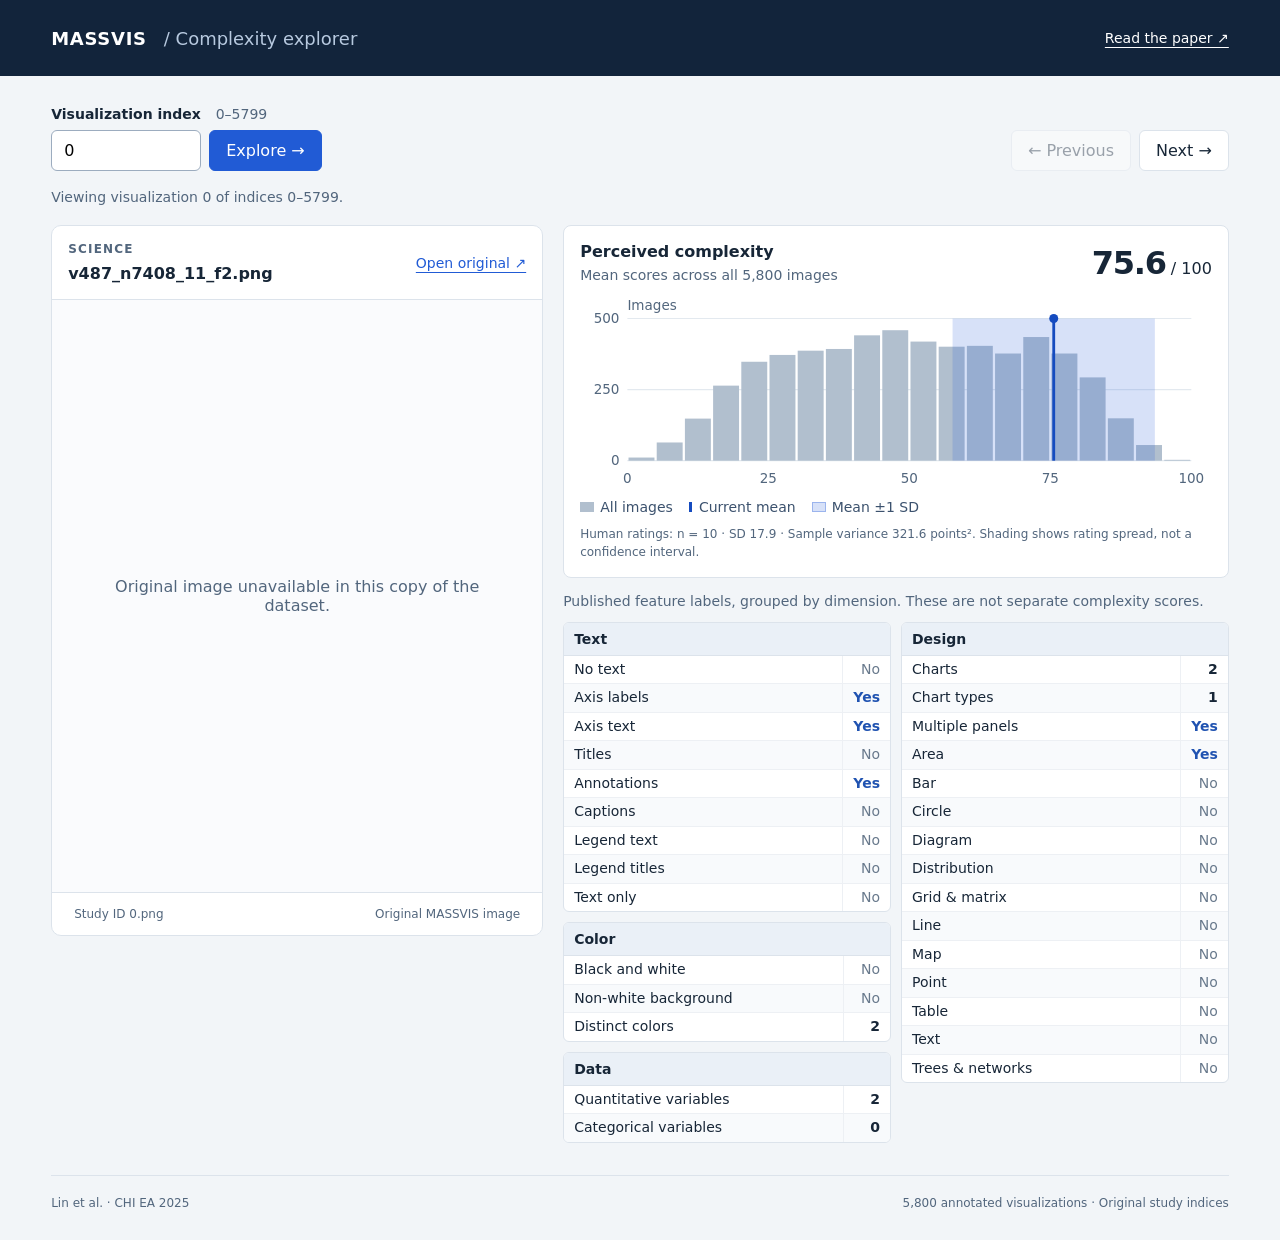
==== visualizer/index.html @ c937b477 "tribe and visualizer" ====
<!doctype html>
<html lang="en">
<head>
  <meta charset="utf-8">
  <meta name="viewport" content="width=device-width, initial-scale=1">
  <meta name="description" content="Explore original MASSVIS images and published visual complexity annotations.">
  <title>MASSVIS · Complexity explorer</title>
  <link rel="stylesheet" href="style.css">
  <script src="app.js" defer></script>
</head>
<body>
  <header><a class="brand" href="./">MASSVIS <span>/ Complexity explorer</span></a><a href="https://kylierlin.github.io/src/files/lin-chi-lbw-2025.pdf" target="_blank" rel="noreferrer">Read the paper ↗</a></header>
  <main>
    <div class="toolbar">
      <form id="lookup"><label for="index">Visualization index <span>0–5799</span></label><div class="controls"><input id="index" name="index" type="number" min="0" max="5799" step="1" value="0" required><button type="submit">Explore →</button></div></form>
      <nav aria-label="Visualizations"><button id="previous" type="button">← Previous</button><button id="next" type="button">Next →</button></nav>
    </div>
    <p id="status" role="status" aria-live="polite">Loading annotations…</p>
    <div id="workspace" hidden>
      <section class="image-panel" aria-labelledby="image-title">
        <div class="image-heading"><div><p class="eyebrow" id="category"></p><h1 id="image-title"></h1></div><a id="original" target="_blank" rel="noreferrer">Open original ↗</a></div>
        <div class="image-stage"><img id="image" alt=""><p id="image-error" hidden>Original image unavailable in this copy of the dataset.</p></div>
        <div class="image-footer"><span id="image-id"></span><span id="match"></span></div>
      </section>
      <aside aria-label="Complexity and feature labels">
        <section class="score-panel" aria-labelledby="complexity-title">
          <div class="score-heading"><div><h2 id="complexity-title">Perceived complexity</h2><span class="score-subtitle">Mean scores across all 5,800 images</span></div><div><strong id="score"></strong><span> / 100</span></div></div>
          <svg id="histogram" viewBox="0 0 560 180" role="group" aria-label="Distribution of mean complexity scores; select a bar to open the visualization with mean closest to its bin midpoint"></svg>
          <div class="chart-legend"><span><i class="legend-bars"></i>All images</span><span><i class="legend-line"></i>Current mean</span><span><i class="legend-shade"></i>Mean ±1 SD</span></div>
          <p id="rating-spread"></p>
        </section>
        <p class="dimension-note">Published feature labels, grouped by dimension. These are not separate complexity scores.</p>
        <div id="dimensions"></div>
      </aside>
    </div>
    <footer>Lin et al. · CHI EA 2025 <span>5,800 annotated visualizations · Original study indices</span></footer>
  </main>
</body>
</html>
---- visualizer/style.css ----
:root {color-scheme: light; font-family: system-ui, -apple-system, BlinkMacSystemFont, "Segoe UI", sans-serif; color: #172637; background: #f2f5f8; font-size: 16px; --line: #dce3eb; --blue: #215bd5;}
* {box-sizing: border-box} body {margin: 0} [hidden] {display: none !important} a {color: var(--blue); text-underline-offset: 4px} button,input {font: inherit} button,a,input {touch-action: manipulation} button {cursor: pointer; border: 1px solid var(--line); border-radius: 6px; padding: 10px 16px; background: white; color: #172637} button:hover {background: #eaf0fc} button:disabled {opacity: .4; cursor: default} :focus-visible {outline: 3px solid #7c9ffa; outline-offset: 3px}
header {background: #12243b; color: white; min-height: 76px; display: flex; gap: 24px; align-items: center; justify-content: space-between; padding: 20px 4vw} header a {color: white; font-size: .875rem} .brand {font-size: 1.125rem; font-weight: 750; text-decoration: none; letter-spacing: .04em} .brand span {font-weight: 400; color: #b7c9df; letter-spacing: 0; margin-left: 10px}
main {max-width: 1700px; padding: 30px 4vw; margin: auto} .toolbar {display: flex; align-items: end; justify-content: space-between; gap: 20px} label {display: block; font-weight: 650; margin-bottom: 8px; font-size: .875rem} label span {color: #52667d; font-weight: 400; margin-left: 10px} .controls,nav {display: flex; gap: 8px} input {width: 150px; min-width: 0; border: 1px solid #9cacbf; padding: 10px 12px; border-radius: 6px; background: white} .controls button {background: var(--blue); color: white; border-color: var(--blue)} #status {font-size: .875rem; color: #52667d; min-height: 1.3em; margin: 18px 0}
#workspace {display: grid; grid-template-columns: minmax(0, .85fr) minmax(0, 1.15fr); gap: 20px; align-items: start} .image-panel {border: 1px solid var(--line); border-radius: 10px; overflow: hidden; background: white; position: sticky; top: 20px} .image-heading {padding: 16px; display: flex; gap: 16px; align-items: center; justify-content: space-between} .eyebrow {text-transform: uppercase; font-size: .75rem; font-weight: 700; letter-spacing: .1em; margin: 0 0 8px; color: #52667d} h1 {font-size: 1rem; margin: 0; font-weight: 600; overflow-wrap: anywhere} .image-heading a {font-size: .875rem; flex-shrink: 0} .image-stage {min-height: 400px; height: min(66vh, 850px); display: flex; align-items: center; justify-content: center; padding: 12px; border-block: 1px solid var(--line); background: #fafbfd} #image {width: 100%; height: 100%; object-fit: contain} #image-error {text-align: center; padding: 24px; color: #52667d} .image-footer {padding: 14px 22px; display: flex; justify-content: space-between; gap: 12px; font-size: .75rem; color: #52667d}
aside {min-width: 0}
.score-panel {border-radius: 8px; background: white; padding: 16px; border: 1px solid var(--line)}
.score-heading {display: flex; align-items: center; justify-content: space-between; gap: 12px}
.score-heading h2 {font-size: 1rem; margin: 0 0 4px; padding: 0; border: 0}
.score-heading strong {font-size: 2rem; letter-spacing: -.04em; font-variant-numeric: tabular-nums}
.score-subtitle {font-size: .875rem; color: #52667d}
#histogram {display: block; width: 100%; height: auto; margin-top: 12px; overflow: visible}
.hist-grid {stroke: #e3e9ef; stroke-width: 1}
.hist-label {fill: #52667d; font: 12px system-ui, sans-serif}
.hist-bar {fill: #b1bfce}
.hist-bar[role="button"] {cursor: pointer; transition: fill .12s ease}
.hist-bar[role="button"]:hover,.hist-bar[role="button"]:focus-visible {fill: #8c9daf}
.hist-shade,.hist-mean,.hist-dot {pointer-events: none}
.hist-shade {fill: #215bd5; fill-opacity: .18}
.hist-mean {stroke: #154bbf; stroke-width: 2.5}
.hist-dot {fill: #154bbf}
.chart-legend {display: flex; flex-wrap: wrap; gap: 8px 16px; font-size: .875rem; color: #3c526e}
.chart-legend span {display: inline-flex; align-items: center; gap: 6px}
.chart-legend i {display: inline-block; width: 14px; height: 10px}
.legend-bars {background: #b1bfce}.legend-line {border-left: 3px solid #154bbf; width: 4px !important}.legend-shade {background: #215bd52e; border: 1px solid #215bd555}
#rating-spread {font-size: .75rem; color: #52667d; line-height: 1.5; margin: 10px 0 0}
.dimension-note {font-size: .875rem; line-height: 1.4; color: #52667d; margin: 14px 0 10px}
#dimensions {display: grid; grid-template-columns: repeat(2, minmax(0, 1fr)); gap: 10px; align-items: start}
.dimension {border: 1px solid var(--line); background: white; border-radius: 6px; overflow: hidden}
.dimension:nth-child(4) {grid-column: 2; grid-row: 1 / 4}
.dimension h2 {font-size: .875rem; margin: 0; padding: 8px 10px; background: #eaf0f7; border-bottom: 1px solid var(--line)}
.dimension table {width: 100%; border-collapse: collapse; font-size: .875rem}
.dimension th,.dimension td {padding: 5px 10px; border-bottom: 1px solid #edf0f4; line-height: 1.25}
.dimension th {text-align: left; font-weight: 400}
.dimension td {text-align: right; font-weight: 650; border-left: 1px solid #edf0f4; font-variant-numeric: tabular-nums; width: 46px}
.dimension tr:nth-child(even) {background: #f8fafc}
.dimension tr:last-child>* {border-bottom: 0}
.yes {color: #2053b1}.dimension .no {color: #68798c; font-weight: 400}
footer {border-top: 1px solid var(--line); margin-top: 32px; padding-top: 20px; font-size: .75rem; color: #52667d; display: flex; justify-content: space-between; gap: 20px}
@media(max-width: 950px) {#workspace {grid-template-columns: minmax(0, .8fr) minmax(0, 1.2fr)} .image-heading {align-items: start; flex-direction: column} .image-stage {min-height: 280px}}
@media(max-width: 720px) {header {align-items: start} .brand span {display: block; margin: 5px 0 0; font-size: .875rem} main {padding: 24px 16px} .toolbar {align-items: start; flex-wrap: wrap} #workspace {grid-template-columns: 1fr} .image-panel {position: static} .image-stage {height: 55vh; min-height: 250px} footer {flex-direction: column; gap: 8px} .image-footer {flex-wrap: wrap}}

@media(max-width: 1100px) and (min-width: 721px) {#dimensions {grid-template-columns: 1fr} .dimension:nth-child(4) {grid-column: auto; grid-row: auto}}
@media(max-width: 420px) {#dimensions {grid-template-columns: 1fr} .dimension:nth-child(4) {grid-column: auto; grid-row: auto} .score-heading {flex-wrap: wrap}}
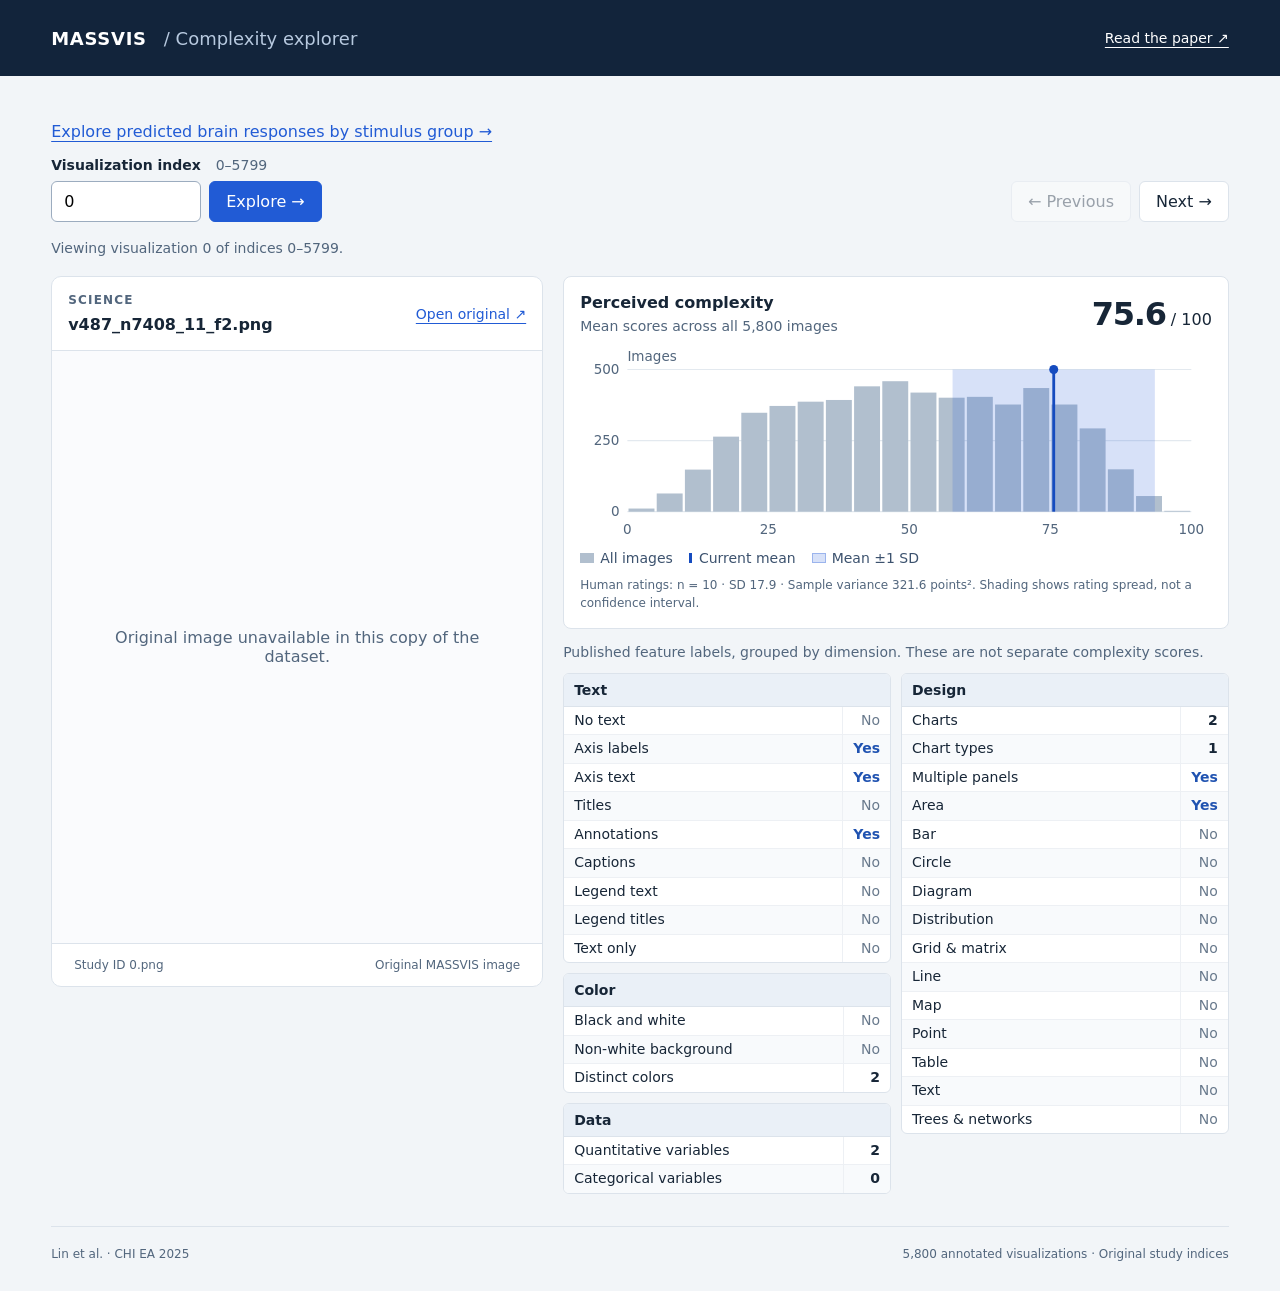
==== commit 2dd096f9: "extending to sampling and grouping" ====
--- a/visualizer/index.html
+++ b/visualizer/index.html
@@ -11,6 +11,7 @@
 <body>
   <header><a class="brand" href="./">MASSVIS <span>/ Complexity explorer</span></a><a href="https://kylierlin.github.io/src/files/lin-chi-lbw-2025.pdf" target="_blank" rel="noreferrer">Read the paper ↗</a></header>
   <main>
+    <p><a href="brain.html">Explore predicted brain responses by stimulus group →</a></p>
     <div class="toolbar">
       <form id="lookup"><label for="index">Visualization index <span>0–5799</span></label><div class="controls"><input id="index" name="index" type="number" min="0" max="5799" step="1" value="0" required><button type="submit">Explore →</button></div></form>
       <nav aria-label="Visualizations"><button id="previous" type="button">← Previous</button><button id="next" type="button">Next →</button></nav>
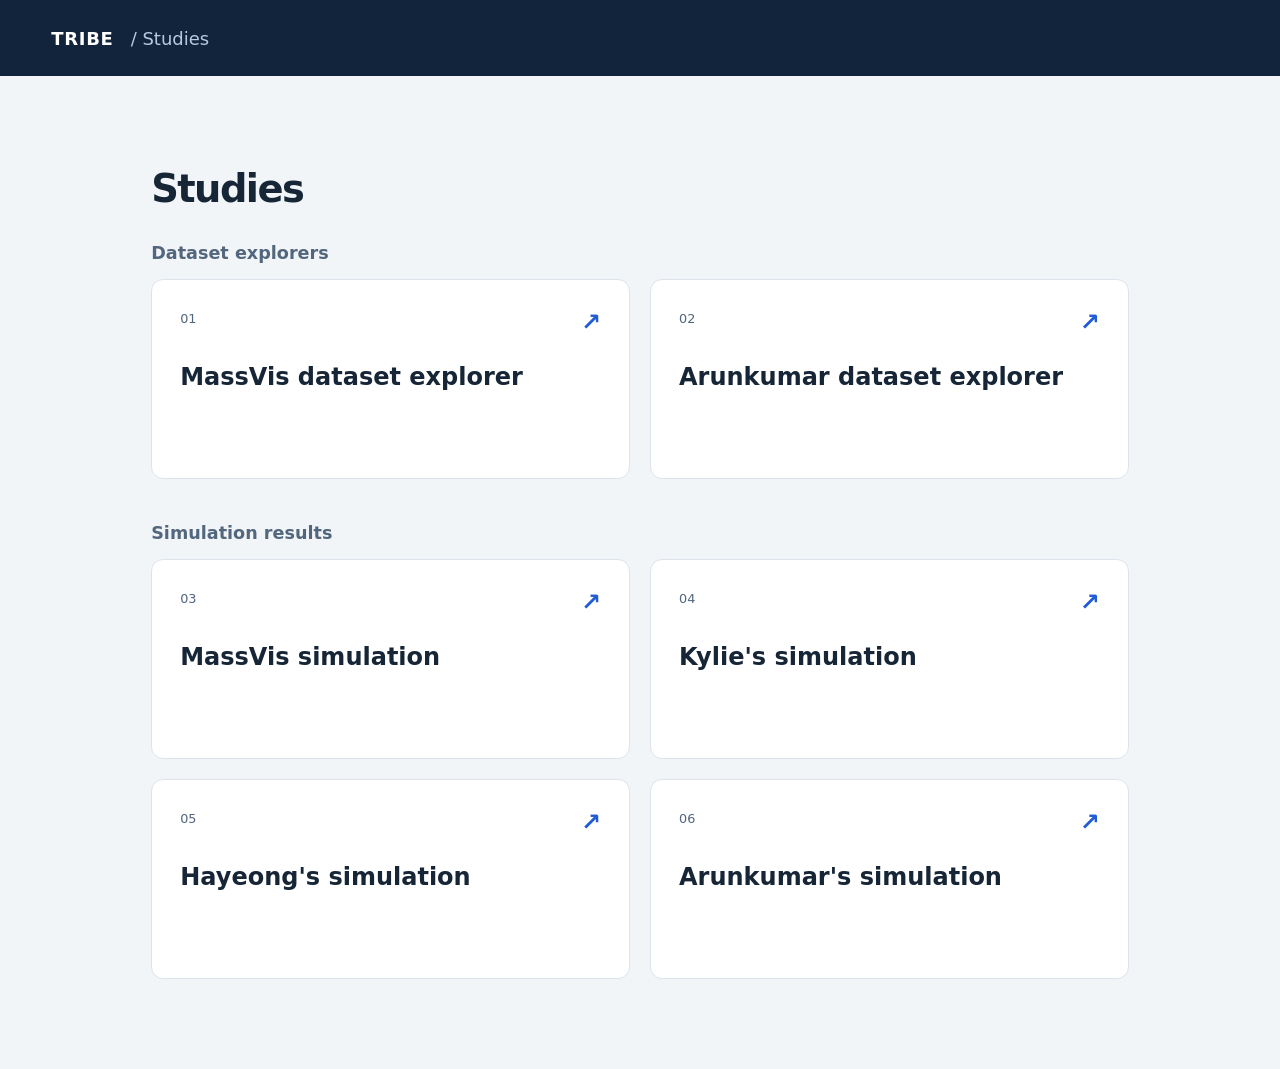
==== commit 31b16648: "add new datasets" ====
--- a/visualizer/index.html
+++ b/visualizer/index.html
@@ -3,38 +3,31 @@
 <head>
   <meta charset="utf-8">
   <meta name="viewport" content="width=device-width, initial-scale=1">
-  <meta name="description" content="Explore original MASSVIS images and published visual complexity annotations.">
-  <title>MASSVIS · Complexity explorer</title>
+  <title>TRIBE · Studies</title>
   <link rel="stylesheet" href="style.css">
-  <script src="app.js" defer></script>
+  <link rel="stylesheet" href="home.css">
 </head>
 <body>
-  <header><a class="brand" href="./">MASSVIS <span>/ Complexity explorer</span></a><a href="https://kylierlin.github.io/src/files/lin-chi-lbw-2025.pdf" target="_blank" rel="noreferrer">Read the paper ↗</a></header>
-  <main>
-    <p><a href="brain.html">Explore predicted brain responses by stimulus group →</a></p>
-    <div class="toolbar">
-      <form id="lookup"><label for="index">Visualization index <span>0–5799</span></label><div class="controls"><input id="index" name="index" type="number" min="0" max="5799" step="1" value="0" required><button type="submit">Explore →</button></div></form>
-      <nav aria-label="Visualizations"><button id="previous" type="button">← Previous</button><button id="next" type="button">Next →</button></nav>
-    </div>
-    <p id="status" role="status" aria-live="polite">Loading annotations…</p>
-    <div id="workspace" hidden>
-      <section class="image-panel" aria-labelledby="image-title">
-        <div class="image-heading"><div><p class="eyebrow" id="category"></p><h1 id="image-title"></h1></div><a id="original" target="_blank" rel="noreferrer">Open original ↗</a></div>
-        <div class="image-stage"><img id="image" alt=""><p id="image-error" hidden>Original image unavailable in this copy of the dataset.</p></div>
-        <div class="image-footer"><span id="image-id"></span><span id="match"></span></div>
-      </section>
-      <aside aria-label="Complexity and feature labels">
-        <section class="score-panel" aria-labelledby="complexity-title">
-          <div class="score-heading"><div><h2 id="complexity-title">Perceived complexity</h2><span class="score-subtitle">Mean scores across all 5,800 images</span></div><div><strong id="score"></strong><span> / 100</span></div></div>
-          <svg id="histogram" viewBox="0 0 560 180" role="group" aria-label="Distribution of mean complexity scores; select a bar to open the visualization with mean closest to its bin midpoint"></svg>
-          <div class="chart-legend"><span><i class="legend-bars"></i>All images</span><span><i class="legend-line"></i>Current mean</span><span><i class="legend-shade"></i>Mean ±1 SD</span></div>
-          <p id="rating-spread"></p>
-        </section>
-        <p class="dimension-note">Published feature labels, grouped by dimension. These are not separate complexity scores.</p>
-        <div id="dimensions"></div>
-      </aside>
-    </div>
-    <footer>Lin et al. · CHI EA 2025 <span>5,800 annotated visualizations · Original study indices</span></footer>
+  <header><a class="brand" href="./">TRIBE <span>/ Studies</span></a></header>
+  <main class="home">
+    <h1>Studies</h1>
+    <section class="home-section" aria-labelledby="explorers-title">
+      <h2 id="explorers-title">Dataset explorers</h2>
+      <nav class="home-grid" aria-label="Dataset explorers">
+        <a href="data.html"><span>01</span><h3>MassVis dataset explorer</h3><b aria-hidden="true">↗</b></a>
+        <a href="arunkumar.html"><span>02</span><h3>Arunkumar dataset explorer</h3><b aria-hidden="true">↗</b></a>
+      </nav>
+    </section>
+    <section class="home-section" aria-labelledby="simulations-title">
+      <h2 id="simulations-title">Simulation results</h2>
+      <nav class="home-grid" aria-label="Simulation results">
+        <a href="brain.html?dataset=massvis_sample"><span>03</span><h3>MassVis simulation</h3><b aria-hidden="true">↗</b></a>
+        <a href="brain.html?dataset=kylie"><span>04</span><h3>Kylie's simulation</h3><b aria-hidden="true">↗</b></a>
+        <a href="brain.html?dataset=hayeong"><span>05</span><h3>Hayeong's simulation</h3><b aria-hidden="true">↗</b></a>
+        <a href="brain.html?dataset=arunkumar"><span>06</span><h3>Arunkumar's simulation</h3><b aria-hidden="true">↗</b></a>
+      </nav>
+    </section>
   </main>
+  <script>if (new URLSearchParams(location.search).has('index')) location.replace('data.html' + location.search);</script>
 </body>
 </html>
--- a/visualizer/home.css
+++ b/visualizer/home.css
@@ -0,0 +1,9 @@
+.home {max-width:1080px;margin:60px auto}
+.home h1 {font-size:2.4rem;letter-spacing:-.04em;margin-bottom:32px}
+.home-section + .home-section {margin-top:44px}
+.home-section > h2 {font-size:1.1rem;margin:0 0 16px;color:#52667d}
+.home-grid {display:grid;grid-template-columns:repeat(2,minmax(0,1fr));gap:20px}
+.home-grid a {position:relative;min-height:200px;border:1px solid var(--line);border-radius:12px;padding:28px;background:white;text-decoration:none;color:#172637;transition:border-color .15s,transform .15s}
+.home-grid a:hover {border-color:#215bd5;transform:translateY(-2px)}
+.home-grid span {font-size:.8rem;color:#52667d}.home-grid h3 {font-size:1.5rem;margin-top:36px}.home-grid b {position:absolute;right:28px;top:28px;font-size:1.5rem;color:#215bd5}
+@media(max-width:640px) {.home {margin:20px auto}.home-grid {grid-template-columns:1fr}.home-grid a {min-height:160px}}
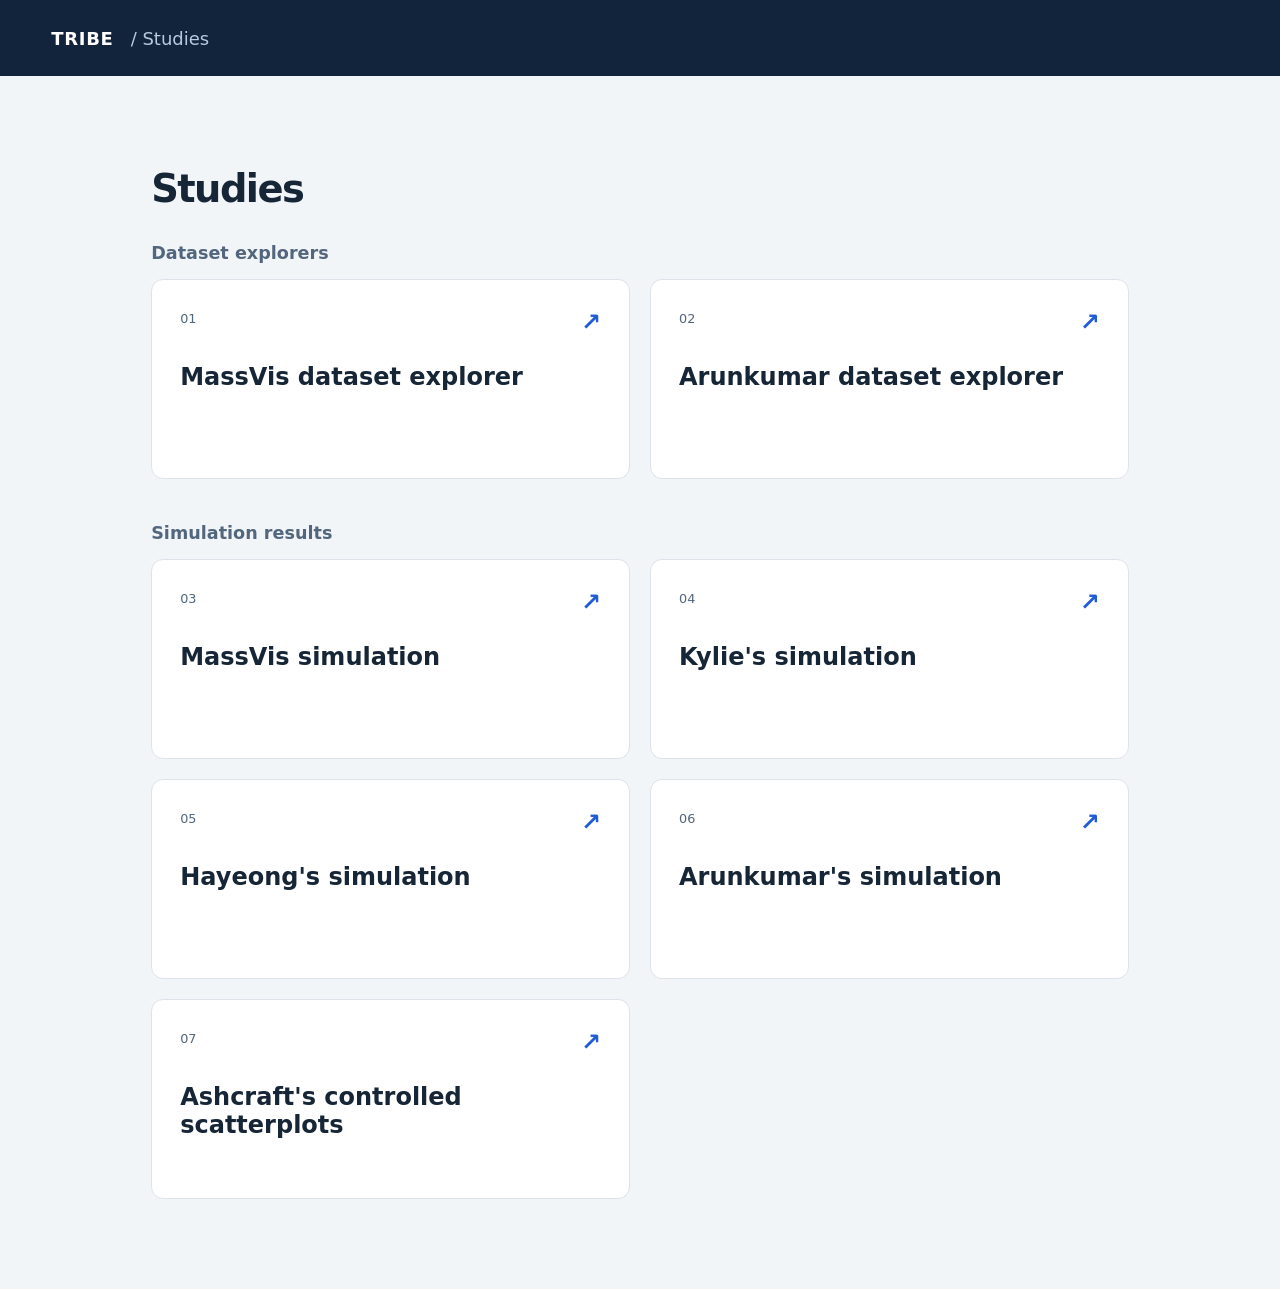
==== commit 062a399e: "support Hunter's dataset" ====
--- a/visualizer/index.html
+++ b/visualizer/index.html
@@ -25,6 +25,7 @@
         <a href="brain.html?dataset=kylie"><span>04</span><h3>Kylie's simulation</h3><b aria-hidden="true">↗</b></a>
         <a href="brain.html?dataset=hayeong"><span>05</span><h3>Hayeong's simulation</h3><b aria-hidden="true">↗</b></a>
         <a href="brain.html?dataset=arunkumar"><span>06</span><h3>Arunkumar's simulation</h3><b aria-hidden="true">↗</b></a>
+        <a href="brain.html?dataset=ashcraft&amp;x=correlation_direction&amp;y=has_outlier" target="_blank" rel="noopener"><span>07</span><h3>Ashcraft's controlled scatterplots</h3><b aria-hidden="true">↗</b></a>
       </nav>
     </section>
   </main>
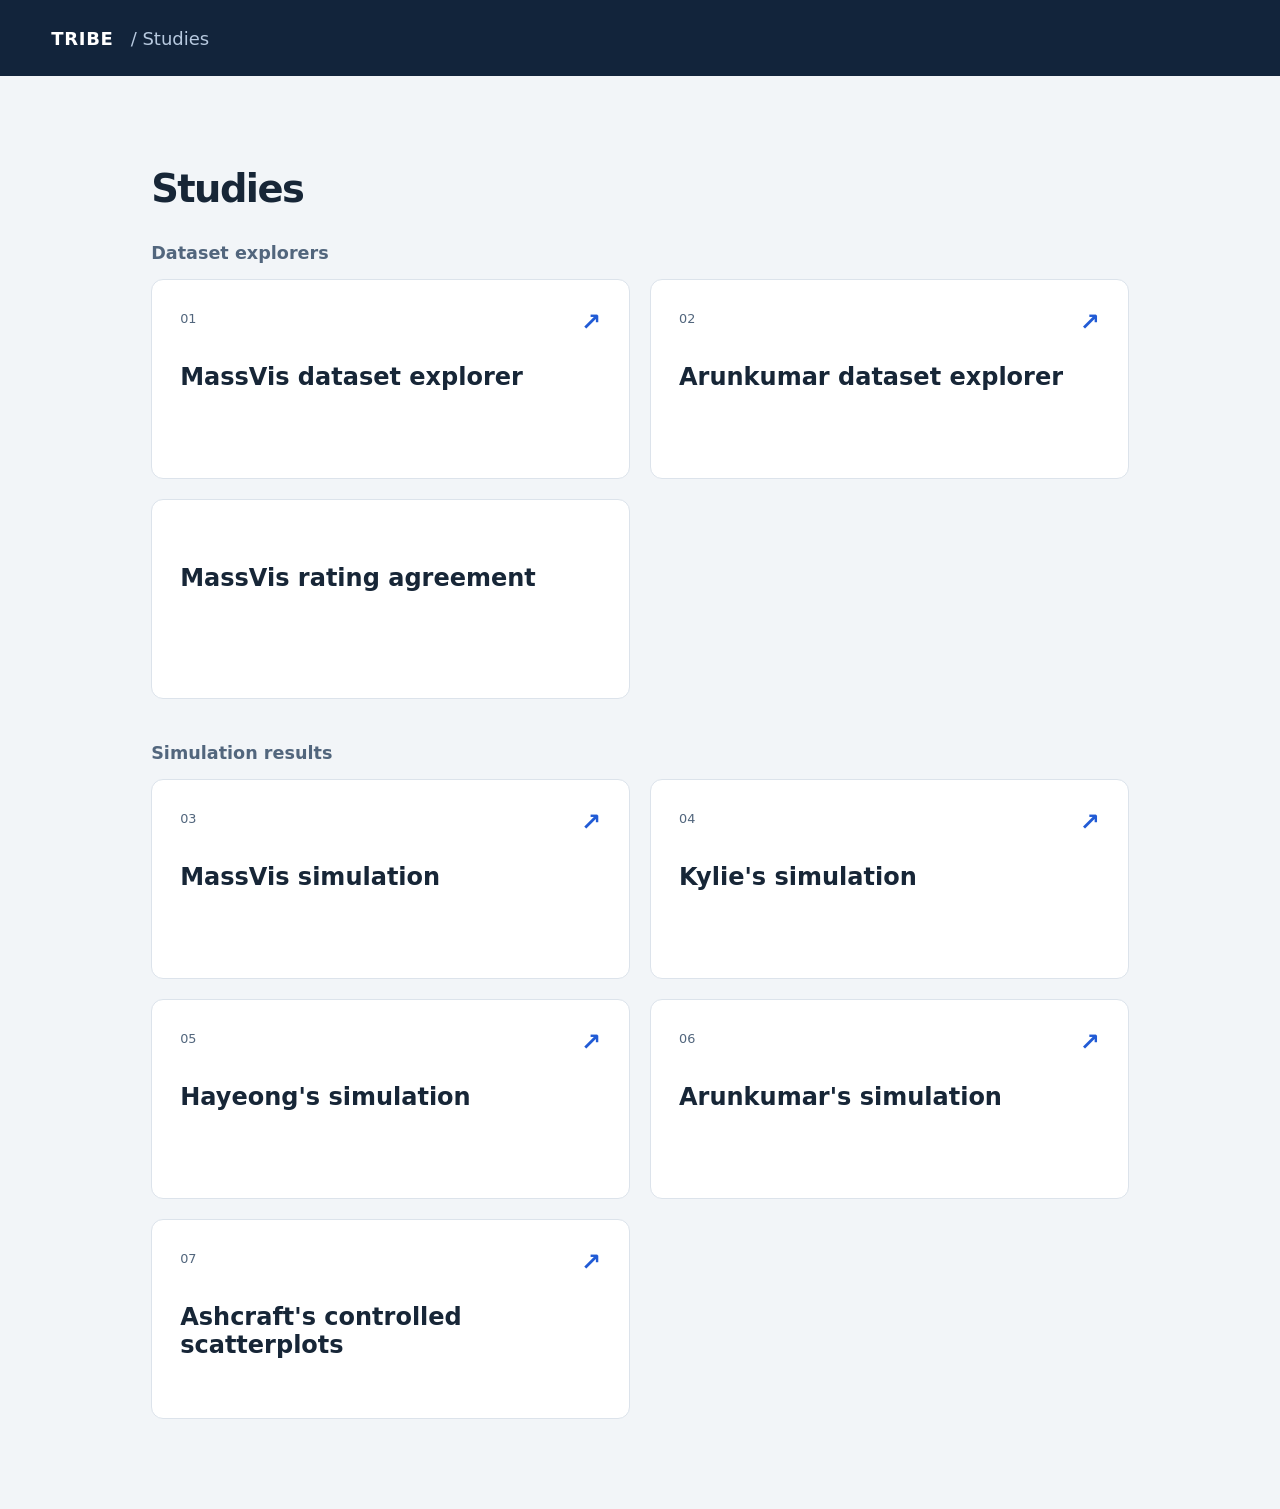
==== commit f516486e: "perceived complexity deviation~percieved complexity" ====
--- a/visualizer/index.html
+++ b/visualizer/index.html
@@ -16,6 +16,7 @@
       <nav class="home-grid" aria-label="Dataset explorers">
         <a href="data.html"><span>01</span><h3>MassVis dataset explorer</h3><b aria-hidden="true">↗</b></a>
         <a href="arunkumar.html"><span>02</span><h3>Arunkumar dataset explorer</h3><b aria-hidden="true">↗</b></a>
+        <a href="agreement.html"><h3>MassVis rating agreement</h3></a>
       </nav>
     </section>
     <section class="home-section" aria-labelledby="simulations-title">
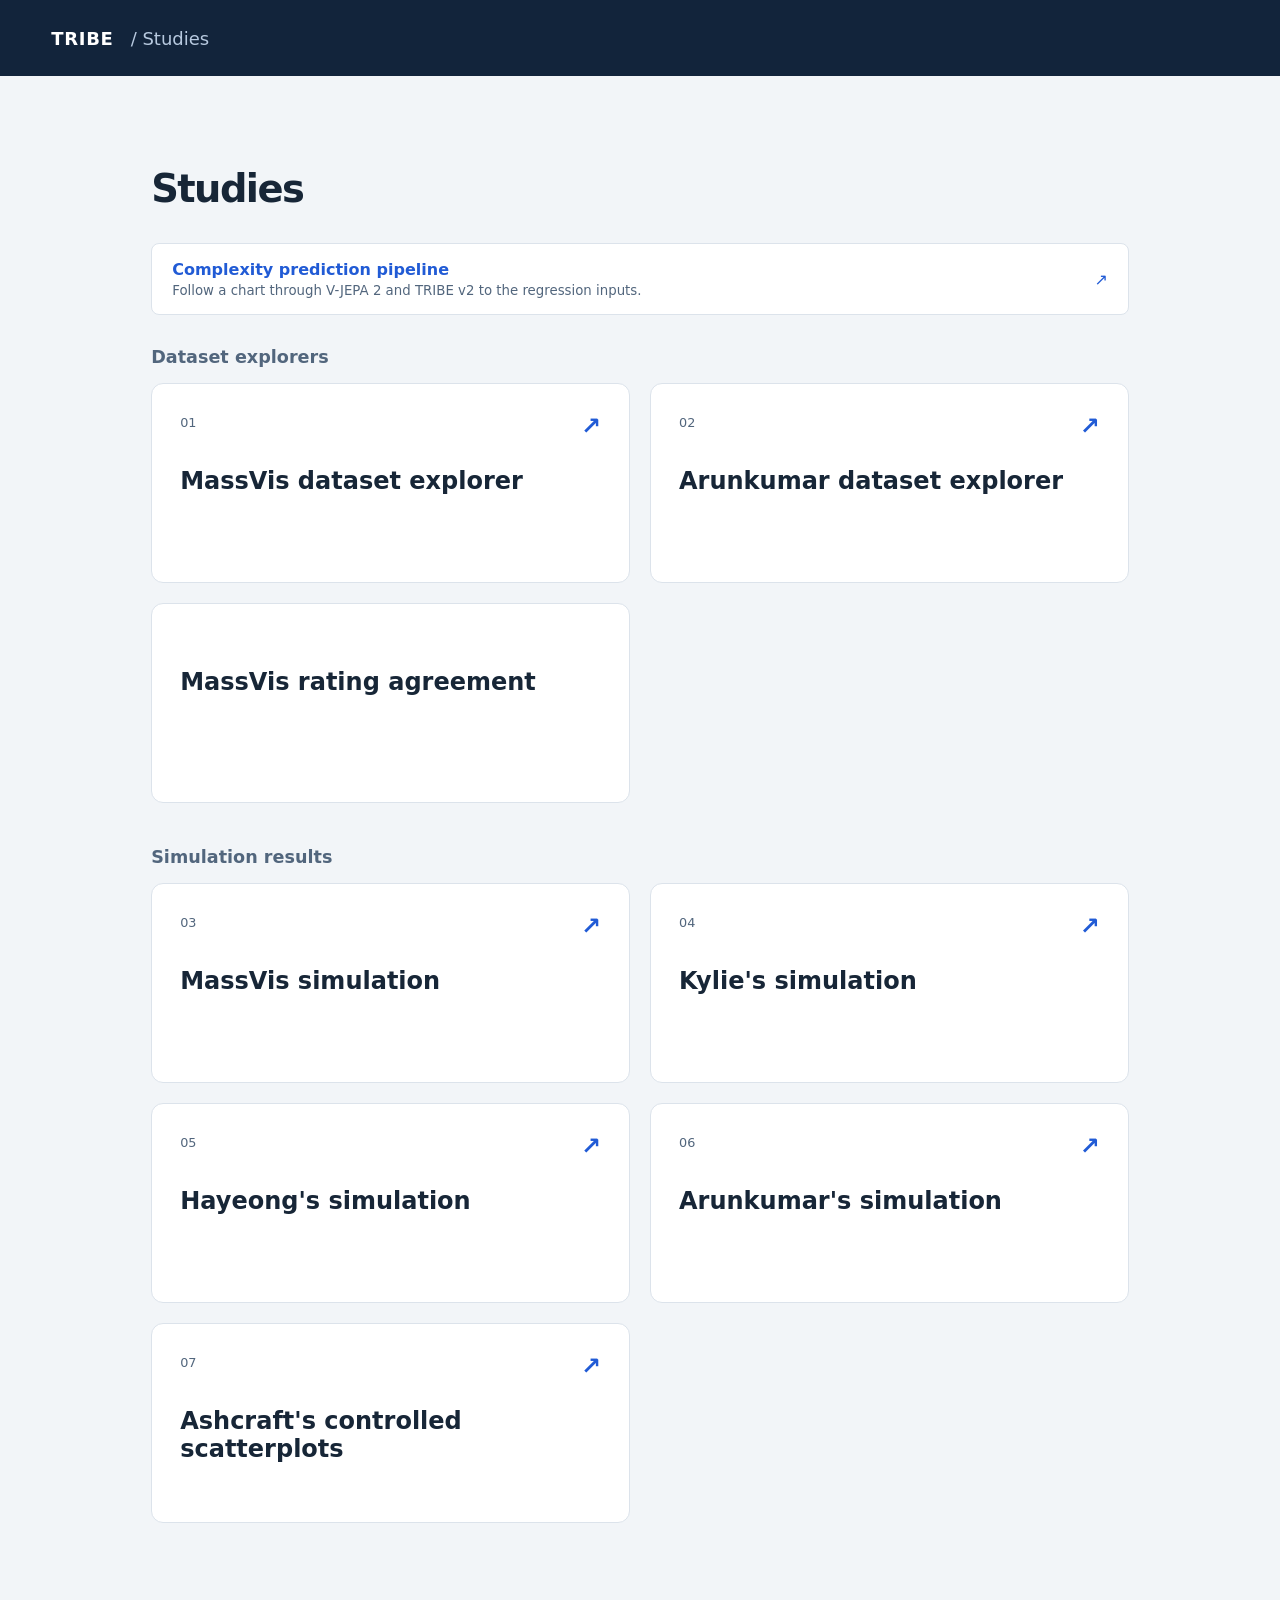
==== commit ab701bd0: "prediction pipeline and results" ====
--- a/visualizer/index.html
+++ b/visualizer/index.html
@@ -11,6 +11,10 @@
   <header><a class="brand" href="./">TRIBE <span>/ Studies</span></a></header>
   <main class="home">
     <h1>Studies</h1>
+    <a class="home-methods" href="prediction.html">
+      <span><strong>Complexity prediction pipeline</strong><small>Follow a chart through V-JEPA 2 and TRIBE v2 to the regression inputs.</small></span>
+      <span aria-hidden="true">↗</span>
+    </a>
     <section class="home-section" aria-labelledby="explorers-title">
       <h2 id="explorers-title">Dataset explorers</h2>
       <nav class="home-grid" aria-label="Dataset explorers">
--- a/visualizer/home.css
+++ b/visualizer/home.css
@@ -1,5 +1,9 @@
 .home {max-width:1080px;margin:60px auto}
 .home h1 {font-size:2.4rem;letter-spacing:-.04em;margin-bottom:32px}
+.home-methods {display:flex;align-items:center;justify-content:space-between;gap:16px;padding:16px 20px;margin-bottom:32px;border:1px solid var(--line);border-radius:8px;background:white;text-decoration:none}
+.home-methods:hover {border-color:var(--blue)}
+.home-methods strong,.home-methods small {display:block}
+.home-methods small {color:#52667d;margin-top:4px}
 .home-section + .home-section {margin-top:44px}
 .home-section > h2 {font-size:1.1rem;margin:0 0 16px;color:#52667d}
 .home-grid {display:grid;grid-template-columns:repeat(2,minmax(0,1fr));gap:20px}
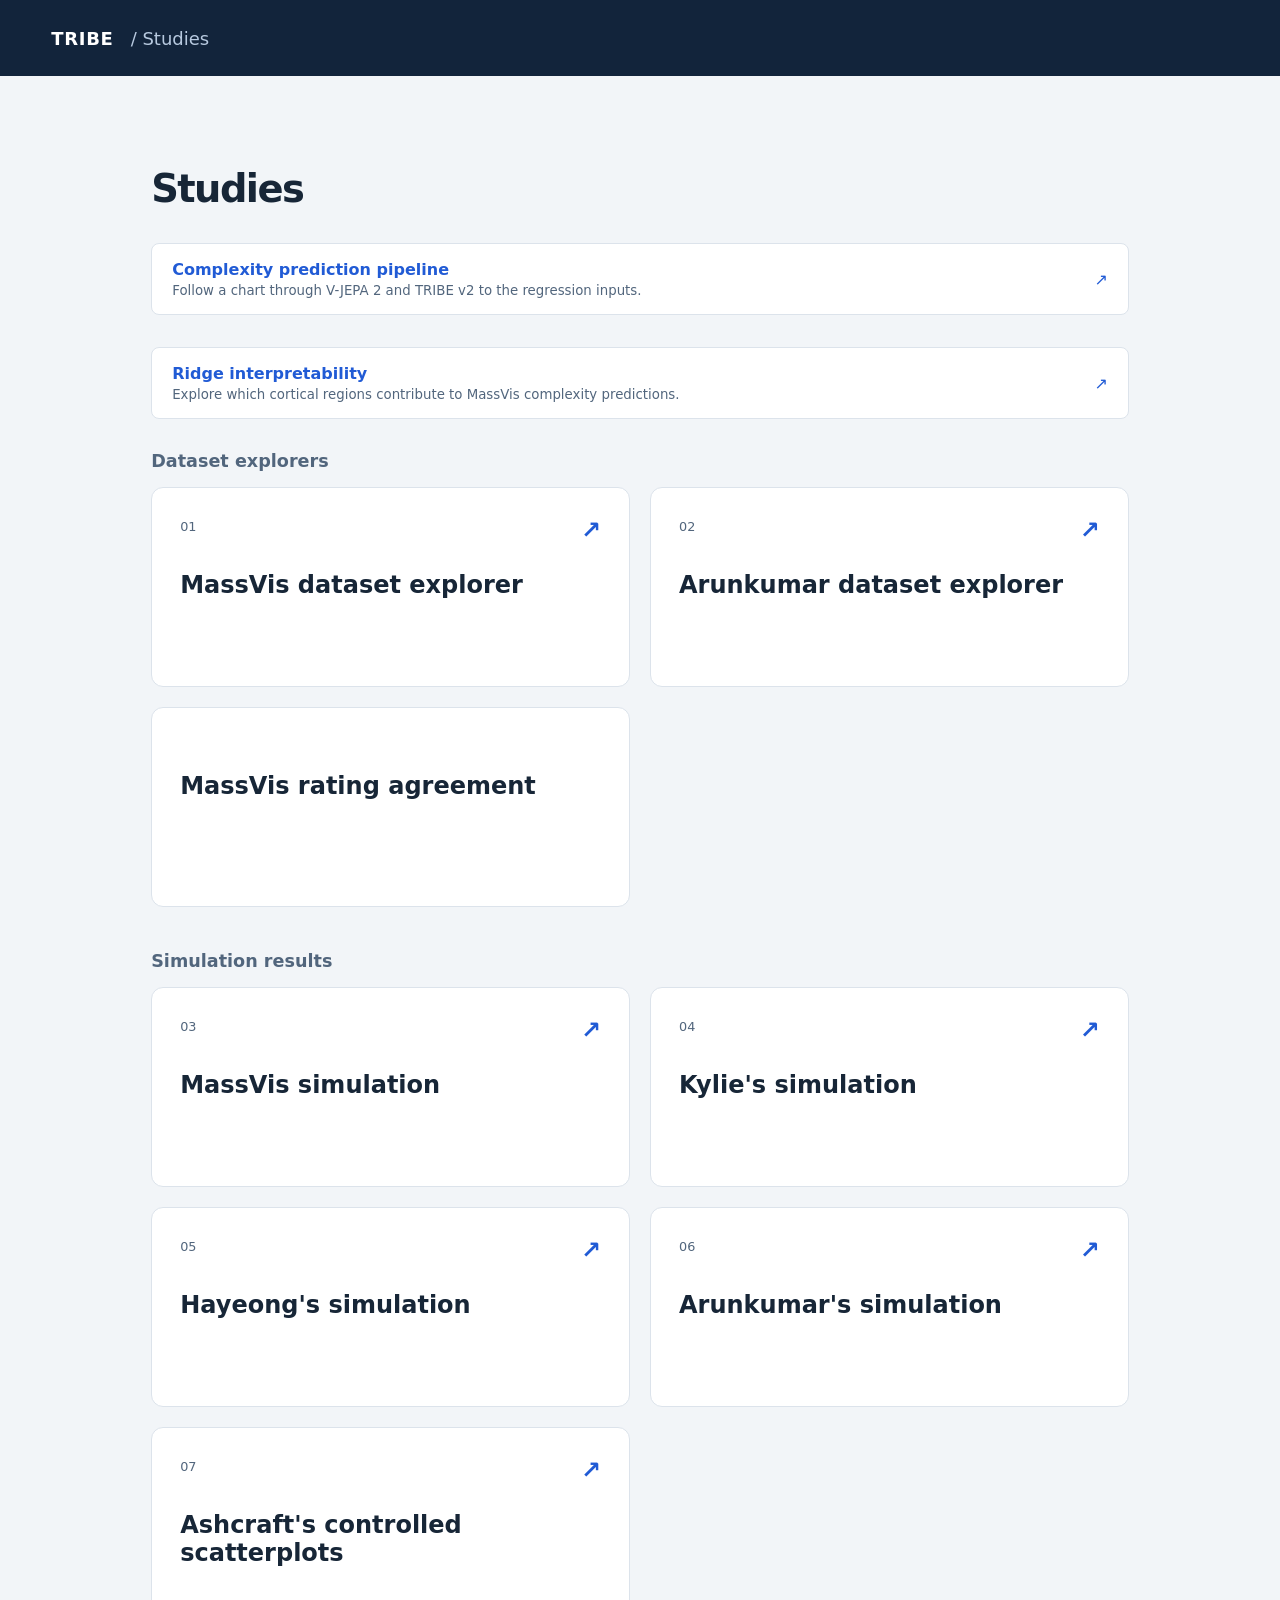
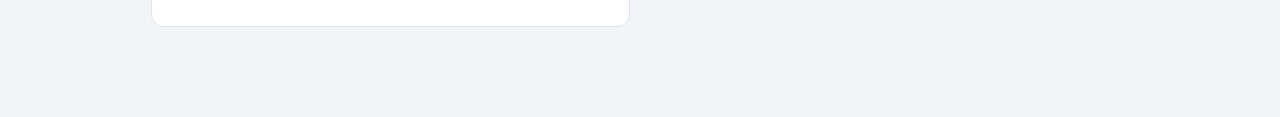
==== commit 2e92ed7f: "interpretability" ====
--- a/visualizer/index.html
+++ b/visualizer/index.html
@@ -13,6 +13,10 @@
     <h1>Studies</h1>
     <a class="home-methods" href="prediction.html">
       <span><strong>Complexity prediction pipeline</strong><small>Follow a chart through V-JEPA 2 and TRIBE v2 to the regression inputs.</small></span>
+      <span aria-hidden="true">↗</span>
+    </a>
+    <a class="home-methods" href="interpretability.html">
+      <span><strong>Ridge interpretability</strong><small>Explore which cortical regions contribute to MassVis complexity predictions.</small></span>
       <span aria-hidden="true">↗</span>
     </a>
     <section class="home-section" aria-labelledby="explorers-title">
